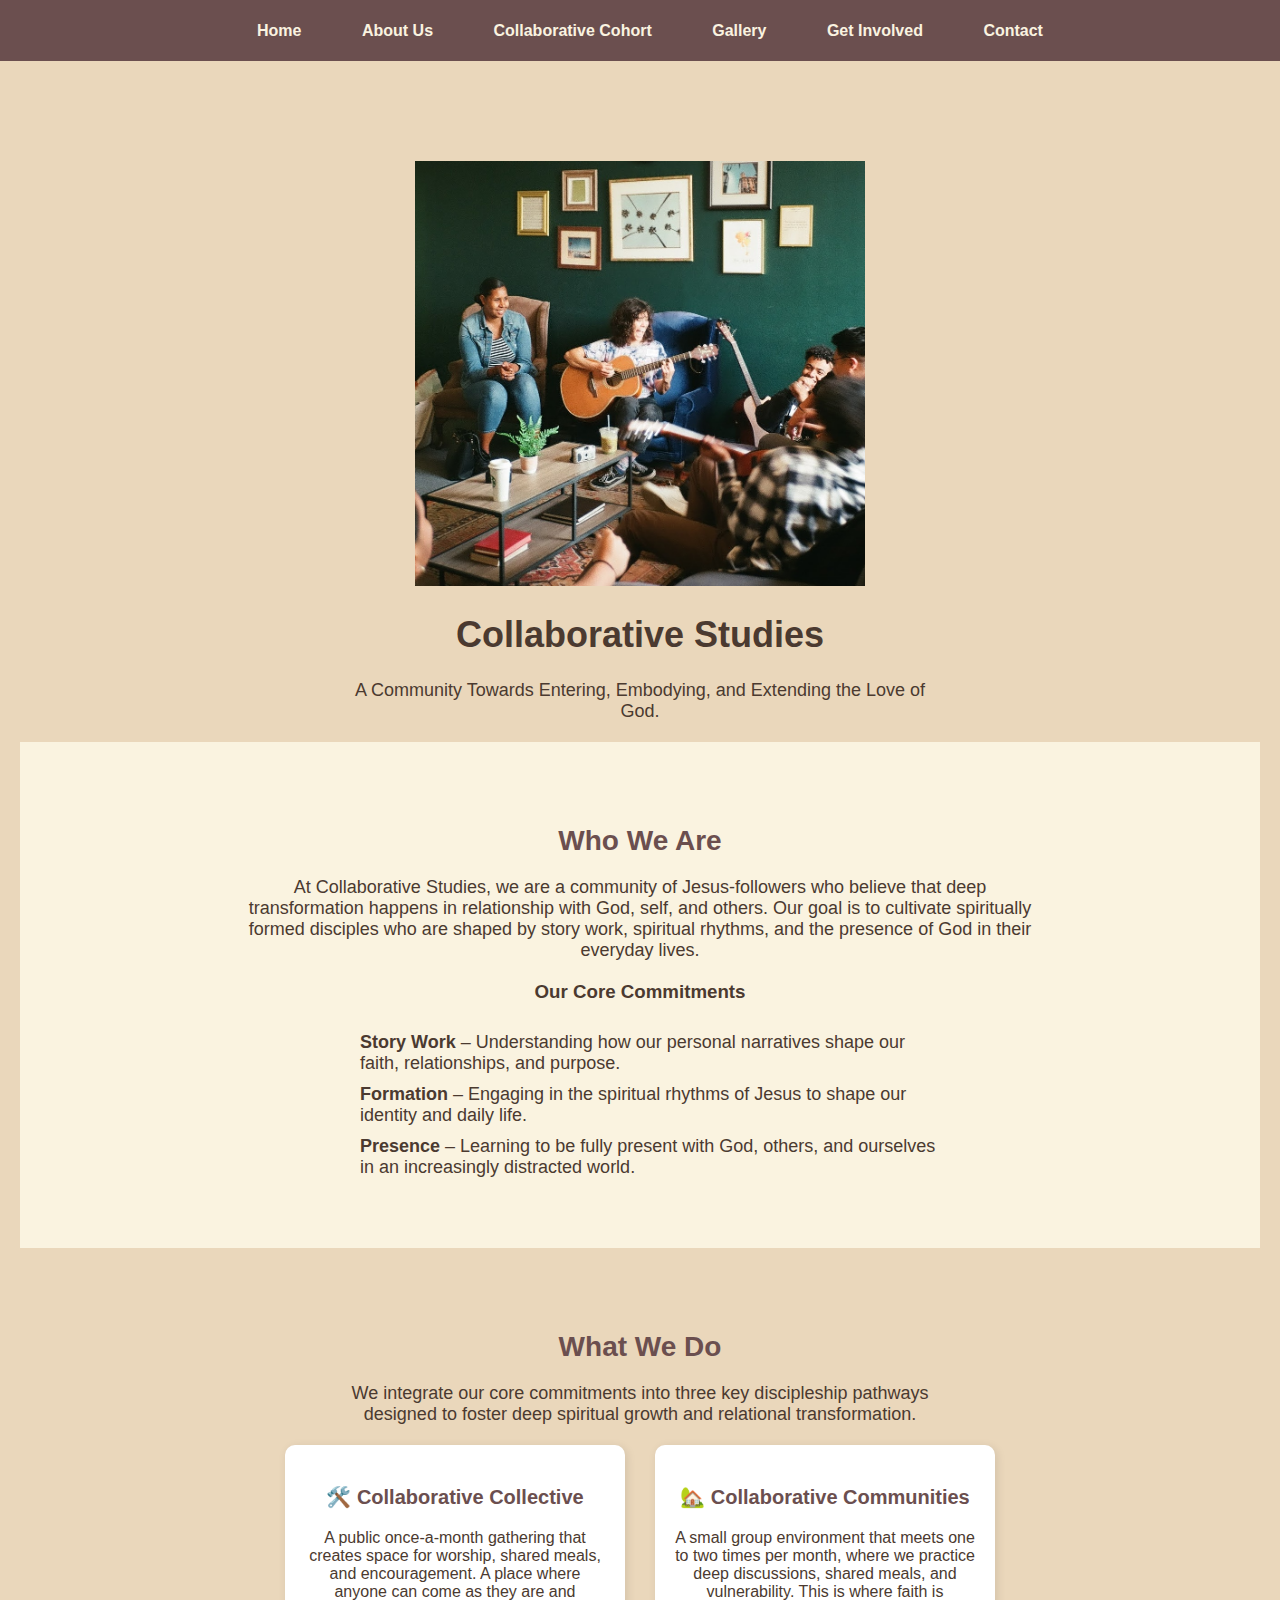
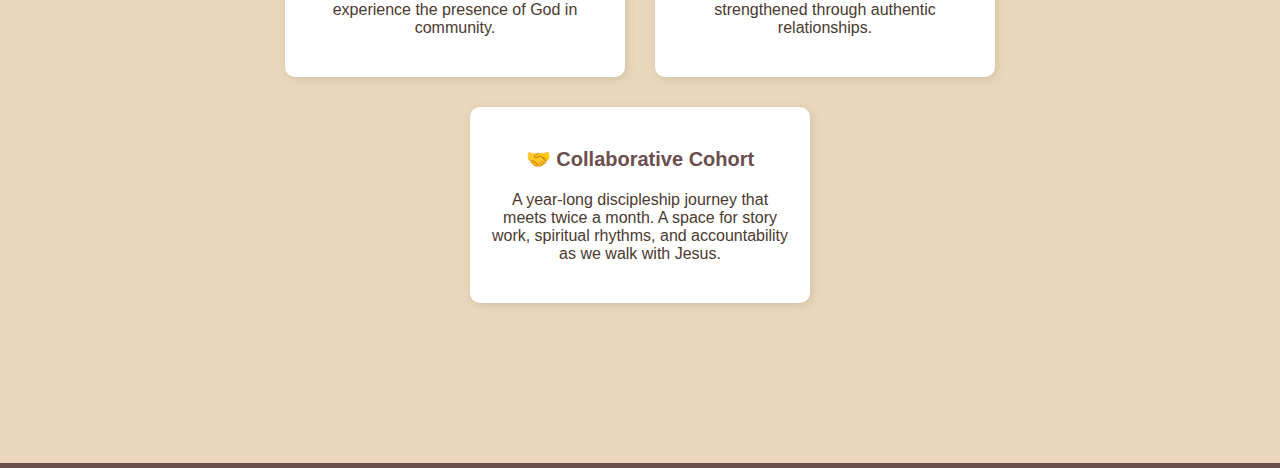
==== index.html @ 7271b341 "Update index.html" ====
<!DOCTYPE html>
<html lang="en">
<head>
    <meta charset="UTF-8">
    <meta name="viewport" content="width=device-width, initial-scale=1.0">
    <title>Collaborative Studies</title>
    <link rel="stylesheet" href="styles.css">
</head>
<body>
<header>
    <nav>
        <ul>
            <li><a href="index.html">Home</a></li>
            <li><a href="about.html">About Us</a></li>
            <li><a href="cohort.html">Collaborative Cohort</a></li>
            <li><a href="gallery.html">Gallery</a></li>
            <li><a href="get-involved.html">Get Involved</a></li>
            <li><a href="contact.html">Contact</a></li>
        </ul>
    </nav>
</header>
<section class="hero">
    <img src="IMG_1927.jpg" alt="Collaborative Studies Group" width="450">
    <h1>Collaborative Studies</h1>
    <p>A Community Towards Entering, Embodying, and Extending the Love of God.</p>
    <section class="who-we-are">
    <h2>Who We Are</h2>
    <p>At <strong>Collaborative Studies</strong>, we are a community of Jesus-followers who believe that deep transformation happens in relationship with God, self, and others. Our goal is to cultivate spiritually formed disciples who are shaped by <strong>story work, spiritual rhythms, and the presence of God</strong> in their everyday lives.</p>
    
    <h3>Our Core Commitments</h3>
    <ul>
        <li><strong>Story Work</strong> – Understanding how our personal narratives shape our faith, relationships, and purpose.</li>
        <li><strong>Formation</strong> – Engaging in the spiritual rhythms of Jesus to shape our identity and daily life.</li>
        <li><strong>Presence</strong> – Learning to be fully present with God, others, and ourselves in an increasingly distracted world.</li>
    </ul>
</section>
<section class="what-we-do">
    <h2>What We Do</h2>
    <p>We integrate our core commitments into <strong>three key discipleship pathways</strong> designed to foster deep spiritual growth and relational transformation.</p>

    <div class="program-cards">
        <div class="program">
            <h3>🛠️ Collaborative Collective</h3>
            <p>A <strong>public once-a-month gathering</strong> that creates space for worship, shared meals, and encouragement. A place where anyone can come as they are and experience the presence of God in community.</p>
        </div>
        
        <div class="program">
            <h3>🏡 Collaborative Communities</h3>
            <p>A <strong>small group environment</strong> that meets one to two times per month, where we practice deep discussions, shared meals, and vulnerability. This is where faith is strengthened through authentic relationships.</p>
        </div>

        <div class="program">
            <h3>🤝 Collaborative Cohort</h3>
            <p>A <strong>year-long discipleship journey</strong> that meets twice a month. A space for <strong>story work, spiritual rhythms, and accountability</strong> as we walk with Jesus.</p>
        </div>
    </div>
</section>
</section>
</body>
</html>
---- styles.css ----
/* Import Satoshi Font */
@import url('https://fonts.cdnfonts.com/css/satoshi');

body {
    font-family: 'Satoshi', sans-serif;
    margin: 0;
    padding: 0;
    background: #FAF3E0; /* Warm beige background */
    color: #4B3A30; /* Soft brown text */
    text-align: center;
}

/* Navigation Bar */
nav {
    background: #6B4F4F; /* Warm neutral brown */
    padding: 15px 0;
}

nav ul {
    list-style: none;
    padding: 0;
    margin: 0;
    text-align: center;
}

nav ul li {
    display: inline;
    margin: 0 20px;
}

nav ul li a {
    text-decoration: none;
    color: #FAF3E0; /* Light warm color for contrast */
    font-weight: 600;
    font-size: 16px;
    padding: 10px;
}

/* Hero Section */
.hero {
    padding: 100px 20px;
    background: #EAD7BB; /* Soft warm tan */
    border-bottom: 5px solid #6B4F4F;
}

.hero h1 {
    font-size: 36px;
    font-weight: 600;
}

.hero p {
    font-size: 18px;
    font-weight: 300;
    max-width: 600px;
    margin: 20px auto;
}

/* Sections */
section {
    padding: 60px 20px;
}

h2 {
    color: #6B4F4F;
    font-size: 28px;
    margin-bottom: 20px;
}

ul {
    text-align: left;
    display: inline-block;
    margin: auto;
    padding: 0;
    list-style: none;
}

ul li {
    font-size: 18px;
    margin: 10px 0;
    padding-left: 20px;
    position: relative;
}

/* Rounded Button */
.btn {
    display: inline-block;
    background: #6B4F4F; /* Deep warm brown */
    color: #FAF3E0;
    padding: 12px 24px;
    border-radius: 25px;
    font-size: 18px;
    text-decoration: none;
    transition: all 0.3s ease-in-out;
}

.btn:hover {
    background: #523B3B; /* Slightly darker brown */
    transform: scale(1.05);
}

/* Contact Section */
.contact {
    background: #EAD7BB; /* Warm tan */
    padding: 40px;
    font-size: 18px;
}

/* Responsive Design */
@media (max-width: 768px) {
    .hero {
        padding: 80px 15px;
    }

    h1 {
        font-size: 30px;
    }

    h2 {
        font-size: 24px;
    }

    .btn {
        font-size: 16px;
        padding: 10px 20px;
    }
}
.gallery {
    text-align: center;
    padding: 50px 20px;
    background: #FAF3E0; /* Warm beige */
}

.gallery h1 {
    color: #6B4F4F;
    font-size: 28px;
}

.gallery p {
    font-size: 18px;
    color: #4B3A30;
    margin-bottom: 20px;
}

.gallery-container {
    display: grid;
    grid-template-columns: repeat(auto-fit, minmax(250px, 1fr));
    gap: 20px;
    padding: 20px;
    max-width: 900px;
    margin: auto;
}

.gallery-image {
    width: 100%;
    border-radius: 10px;
    box-shadow: 2px 2px 10px rgba(0, 0, 0, 0.1);
    transition: transform 0.3s ease;
}

.gallery-image:hover {
    transform: scale(1.05);
}
/* Slideshow Styles */
.slideshow-container {
    position: relative;
    max-width: 800px;
    margin: auto;
}

.slide {
    display: none;
}

/* Slideshow Container - Fixed 1920x1080 Aspect Ratio */
.slideshow-container {
    position: relative;
    width: 100%;
    max-width: 1920px;  /* Ensures slideshow doesn’t exceed 1920px width */
    height: 1080px;  /* Fixed height for 16:9 aspect ratio */
    margin: auto;
    overflow: hidden;
    background: black; /* Keeps the background uniform */
    display: flex;
    align-items: center;
    justify-content: center;
}

/* Keep Images Consistent in Size */
.slide img {
    width: 100%;
    height: 100%;
    object-fit: contain; /* Keeps full image visible without cropping */
}

/* Navigation Arrows */
.prev, .next {
    position: absolute;
    top: 50%;
    transform: translateY(-50%);
    font-size: 30px;
    cursor: pointer;
    color: white;
    background: rgba(0, 0, 0, 0.5);
    padding: 10px;
    border-radius: 5px;
}

.prev {
    left: 20px;
}

.next {
    right: 20px;
}

.prev:hover, .next:hover {
    background: rgba(0, 0, 0, 0.8);
}

/* Responsive Fix for Smaller Screens */
@media (max-width: 1024px) {
    .slideshow-container {
        height: 500px; /* Scales down proportionally */
    }
    
    .slide img {
        object-fit: cover;
    }
}

@media (max-width: 768px) {
    .slideshow-container {
        height: 350px; /* Adjusts for mobile */
    }
}

/* Gallery Thumbnails */
.gallery-container {
    display: grid;
    grid-template-columns: repeat(auto-fit, minmax(250px, 1fr));
    gap: 20px;
    padding: 20px;
    max-width: 900px;
    margin: auto;
}

.gallery-image {
    width: 100%;
    border-radius: 10px;
    box-shadow: 2px 2px 10px rgba(0, 0, 0, 0.1);
    transition: transform 0.3s ease;
    cursor: pointer;
}

.gallery-image:hover {
    transform: scale(1.05);
}

/* Fullscreen Image Viewer */
.fullscreen {
    display: none;
    position: fixed;
    top: 0;
    left: 0;
    width: 100%;
    height: 100%;
    background: rgba(0, 0, 0, 0.8);
    justify-content: center;
    align-items: center;
}

.fullscreen img {
    max-width: 90%;
    max-height: 90%;
    border-radius: 10px;
}

.close {
    position: absolute;
    top: 20px;
    right: 30px;
    font-size: 40px;
    color: white;
    cursor: pointer;
}
/* 🌐 MOBILE-FRIENDLY STYLES */

/* Ensure content fits within the screen */
body {
    max-width: 100%;
    overflow-x: hidden;
}

/* Responsive Navigation */
nav ul {
    padding: 0;
    margin: 0;
    text-align: center;
}

nav ul li {
    display: inline-block;
    margin: 5px 10px;
}

nav ul li a {
    font-size: 16px;
    padding: 8px;
}

/* Responsive Slideshow */
.slideshow-container {
    max-width: 90%;
    height: auto;
    margin: auto;
}

/* Keep the aspect ratio for different screen sizes */
.slide img {
    width: 100%;
    height: 300px; /* Adjusts based on screen size */
    object-fit: cover;
}

/* Gallery Grid Responsive */
.gallery-container {
    display: grid;
    grid-template-columns: repeat(auto-fit, minmax(150px, 1fr));
    gap: 10px;
    padding: 10px;
}

/* Ensure buttons and text resize properly */
.btn {
    font-size: 16px;
    padding: 10px 18px;
    display: inline-block;
}

/* Fullscreen Image Viewer on Mobile */
.fullscreen img {
    max-width: 95%;
    max-height: 90%;
}

/* 🌟 Media Query for Small Screens (Phones) */
@media (max-width: 768px) {
    h1 {
        font-size: 24px;
    }

    h2 {
        font-size: 20px;
    }

    .hero {
        padding: 50px 10px;
    }

    .btn {
        font-size: 14px;
        padding: 8px 16px;
    }

    /* Adjust slideshow height for mobile */
    .slideshow-container {
        height: 250px;
    }

    .slide img {
        height: 250px;
    }

    /* Navigation stacked for mobile */
    nav ul {
        display: flex;
        flex-direction: column;
        align-items: center;
    }

    nav ul li {
        display: block;
        margin: 5px 0;
    }
}
/* Who We Are Section */
.who-we-are {
    background: #FAF3E0; /* Warm beige */
    padding: 60px 20px;
    text-align: center;
}

.who-we-are h2, .what-we-do h2 {
    color: #6B4F4F; /* Deep warm brown */
    font-size: 28px;
}

.who-we-are p {
    font-size: 18px;
    max-width: 800px;
    margin: 20px auto;
    color: #4B3A30;
}

.who-we-are ul {
    text-align: left;
    display: inline-block;
    max-width: 600px;
    margin: auto;
}

.who-we-are ul li {
    font-size: 18px;
    margin: 10px 0;
    padding-left: 20px;
    position: relative;
}

/* What We Do Section */
.what-we-do {
    background: #EAD7BB; /* Soft warm tan */
    padding: 60px 20px;
    text-align: center;
}

.program-cards {
    display: flex;
    flex-wrap: wrap;
    justify-content: center;
    gap: 30px;
    max-width: 1000px;
    margin: auto;
}

.program {
    background: #FFFFFF;
    padding: 20px;
    border-radius: 10px;
    box-shadow: 2px 2px 10px rgba(0, 0, 0, 0.1);
    max-width: 300px;
    text-align: center;
    transition: transform 0.3s ease-in-out;
}

.program h3 {
    color: #6B4F4F;
    font-size: 20px;
}

.program p {
    font-size: 16px;
    color: #4B3A30;
}

.program:hover {
    transform: scale(1.05);
}

/* Responsive Design */
@media (max-width: 768px) {
    .program-cards {
        flex-direction: column;
        align-items: center;
    }

    .program {
        max-width: 80%;
    }
}
/* About Us Hero Section */
.about-hero {
    background: #EAD7BB; /* Warm neutral tone */
    text-align: center;
    padding: 100px 20px;
}

.about-hero h1 {
    font-size: 36px;
    color: #6B4F4F;
}

.about-hero p {
    font-size: 18px;
    color: #4B3A30;
    max-width: 600px;
    margin: 20px auto;
}

/* About Us Content */
.about-content {
    background: #FAF3E0; /* Soft beige */
    padding: 60px 20px;
    text-align: center;
}

.about-content h2 {
    color: #6B4F4F;
    font-size: 28px;
    margin-bottom: 20px;
}

.about-content p {
    font-size: 18px;
    max-width: 800px;
    margin: 20px auto;
    color: #4B3A30;
}

/* Core Commitments List */
.about-content ul {
    text-align: left;
    display: inline-block;
    max-width: 600px;
    margin: auto;
}

.about-content ul li {
    font-size: 18px;
    margin: 10px 0;
    padding-left: 20px;
    position: relative;
}

/* Program Cards */
.program-cards {
    display: flex;
    flex-wrap: wrap;
    justify-content: center;
    gap: 30px;
    max-width: 1000px;
    margin: auto;
}

.program {
    background: #FFFFFF;
    padding: 20px;
    border-radius: 10px;
    box-shadow: 2px 2px 10px rgba(0, 0, 0, 0.1);
    max-width: 300px;
    text-align: center;
    transition: transform 0.3s ease-in-out;
}

.program h3 {
    color: #6B4F4F;
    font-size: 20px;
}

.program p {
    font-size: 16px;
    color: #4B3A30;
}

.program:hover {
    transform: scale(1.05);
}

/* Responsive Design */
@media (max-width: 768px) {
    .program-cards {
        flex-direction: column;
        align-items: center;
    }

    .program {
        max-width: 80%;
    }
}
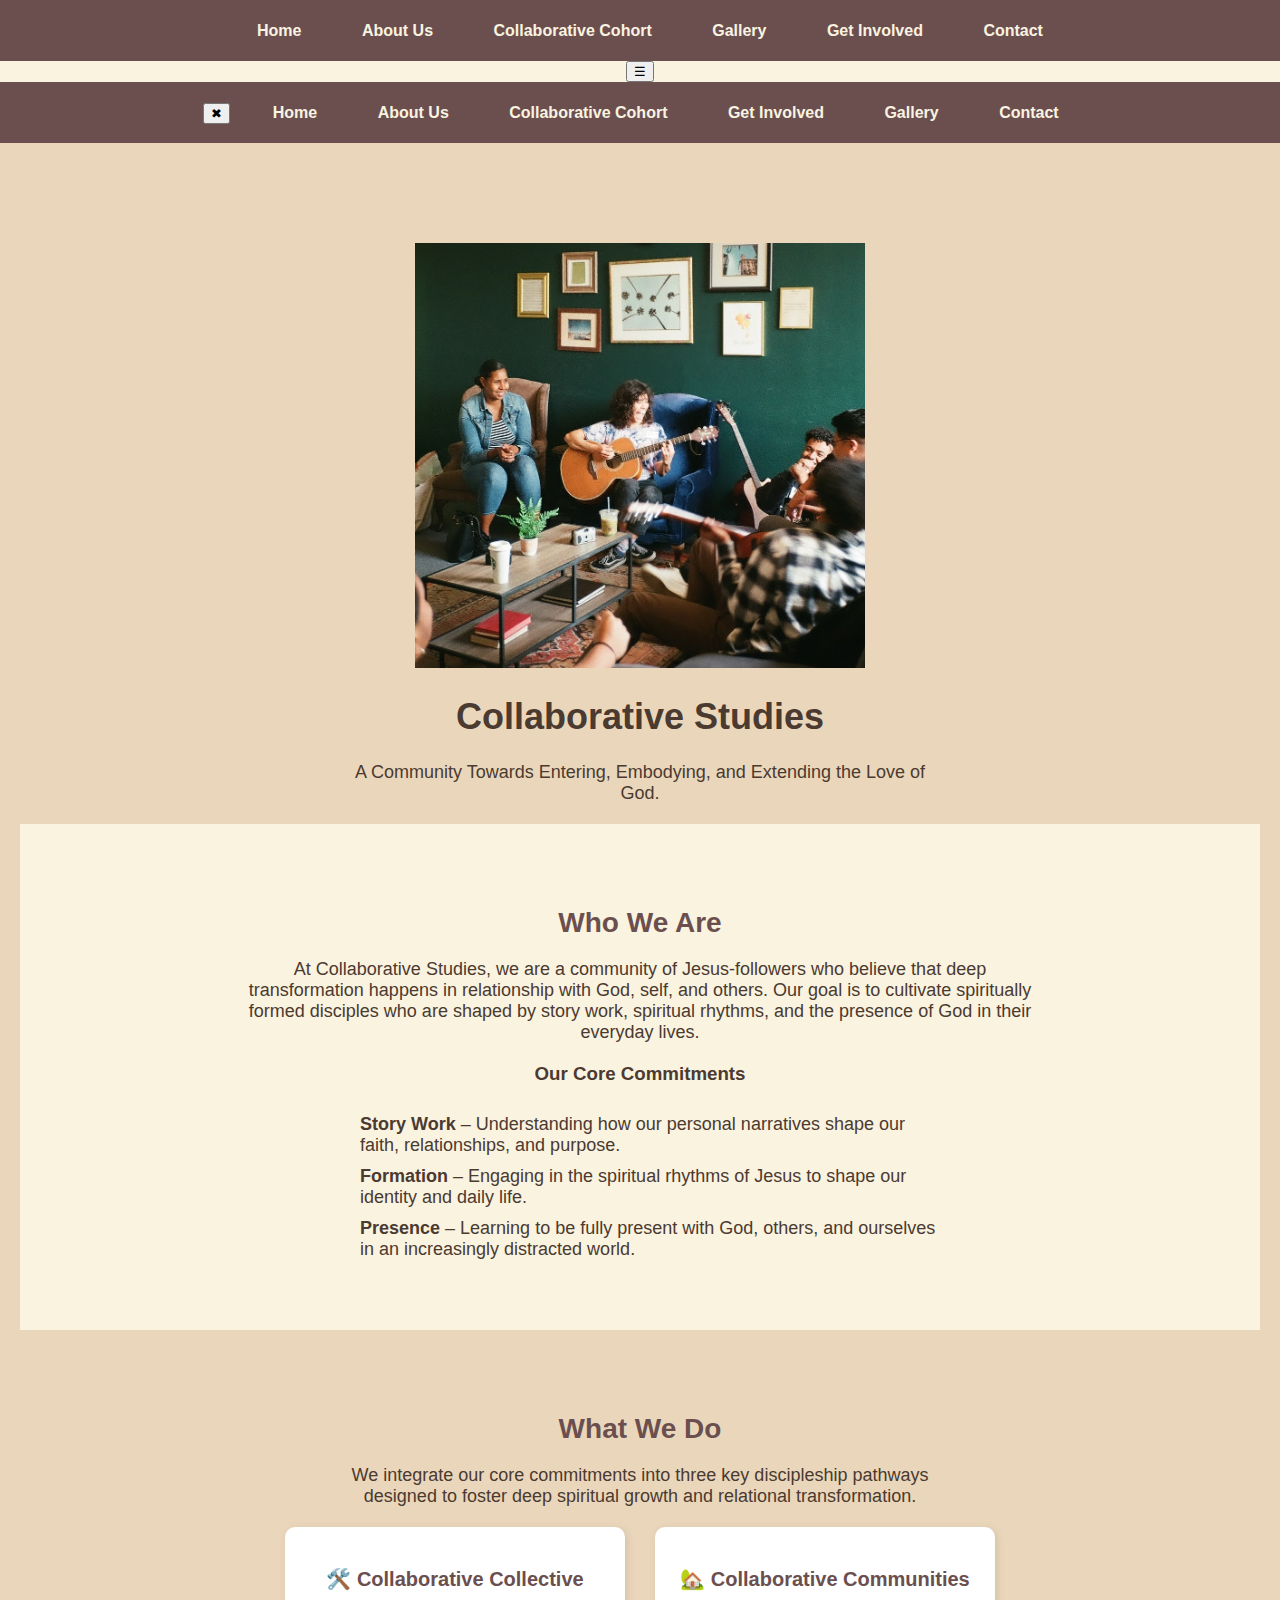
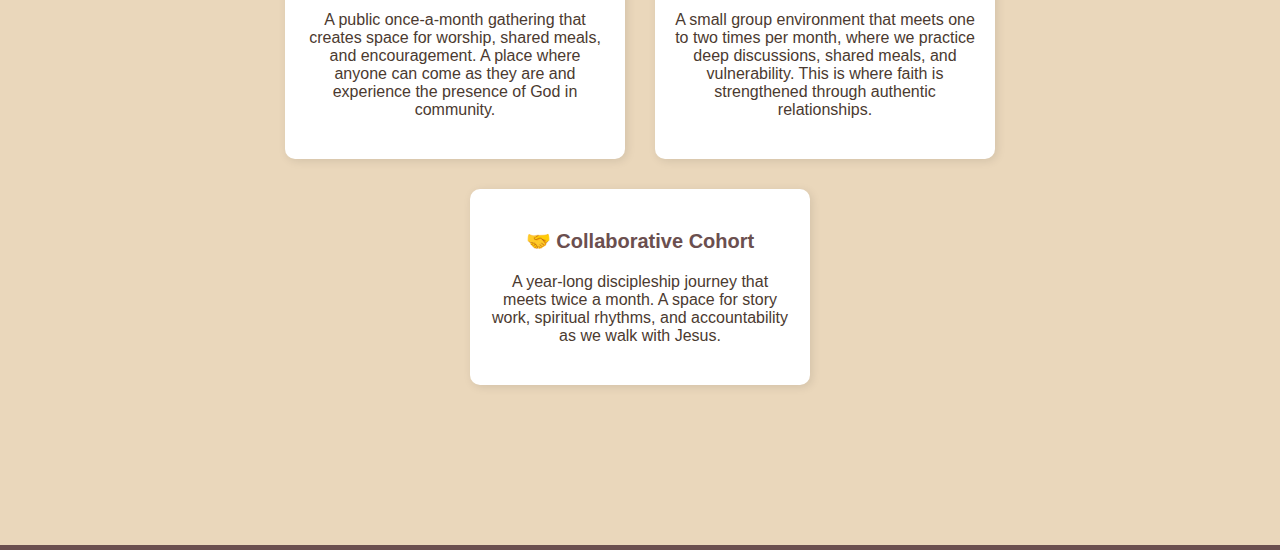
==== commit cc66e257: "Update index.html" ====
--- a/index.html
+++ b/index.html
@@ -15,6 +15,22 @@
             <li><a href="cohort.html">Collaborative Cohort</a></li>
             <li><a href="gallery.html">Gallery</a></li>
             <li><a href="get-involved.html">Get Involved</a></li>
+            <li><a href="contact.html">Contact</a></li>
+        </ul>
+    </nav>
+<header>
+    <!-- Mobile Sidebar Button -->
+    <button class="menu-toggle" onclick="openSidebar()">☰</button>
+
+    <!-- Sidebar Navigation -->
+    <nav id="sidebar">
+        <button class="close-btn" onclick="closeSidebar()">✖</button>
+        <ul>
+            <li><a href="index.html">Home</a></li>
+            <li><a href="about.html">About Us</a></li>
+            <li><a href="cohort.html">Collaborative Cohort</a></li>
+            <li><a href="get-involved.html">Get Involved</a></li>
+            <li><a href="gallery.html">Gallery</a></li>
             <li><a href="contact.html">Contact</a></li>
         </ul>
     </nav>
--- a/styles.css
+++ b/styles.css
@@ -160,61 +160,43 @@
 .gallery-image:hover {
     transform: scale(1.05);
 }
-/* Slideshow Styles */
-.slideshow-container {
-    position: relative;
-    max-width: 800px;
-    margin: auto;
-}
-
-.slide {
-    display: none;
-}
-
-/* Slideshow Container - Fixed 1920x1080 Aspect Ratio */
-.slideshow-container {
-    position: relative;
+/* Photo Gallery */
+.gallery {
+    text-align: center;
+    padding: 50px 20px;
+    background: #FAF3E0; /* Warm beige */
+}
+
+.gallery h1 {
+    color: #6B4F4F;
+    font-size: 28px;
+}
+
+.gallery p {
+    font-size: 18px;
+    color: #4B3A30;
+    margin-bottom: 20px;
+}
+
+.gallery-container {
+    display: grid;
+    grid-template-columns: repeat(auto-fit, minmax(250px, 1fr));
+    gap: 20px;
+    padding: 20px;
+    max-width: 1000px;
+    margin: auto;
+}
+
+.gallery-image {
     width: 100%;
-    max-width: 1920px;  /* Ensures slideshow doesn’t exceed 1920px width */
-    height: 1080px;  /* Fixed height for 16:9 aspect ratio */
-    margin: auto;
-    overflow: hidden;
-    background: black; /* Keeps the background uniform */
-    display: flex;
-    align-items: center;
-    justify-content: center;
-}
-
-/* Keep Images Consistent in Size */
-.slide img {
-    width: 100%;
-    height: 100%;
-    object-fit: contain; /* Keeps full image visible without cropping */
-}
-
-/* Navigation Arrows */
-.prev, .next {
-    position: absolute;
-    top: 50%;
-    transform: translateY(-50%);
-    font-size: 30px;
-    cursor: pointer;
-    color: white;
-    background: rgba(0, 0, 0, 0.5);
-    padding: 10px;
-    border-radius: 5px;
-}
-
-.prev {
-    left: 20px;
-}
-
-.next {
-    right: 20px;
-}
-
-.prev:hover, .next:hover {
-    background: rgba(0, 0, 0, 0.8);
+    border-radius: 10px;
+    box-shadow: 2px 2px 10px rgba(0, 0, 0, 0.1);
+    transition: transform 0.3s ease;
+}
+
+.gallery-image:hover {
+    transform: scale(1.05);
+    
 }
 
 /* Responsive Fix for Smaller Screens */
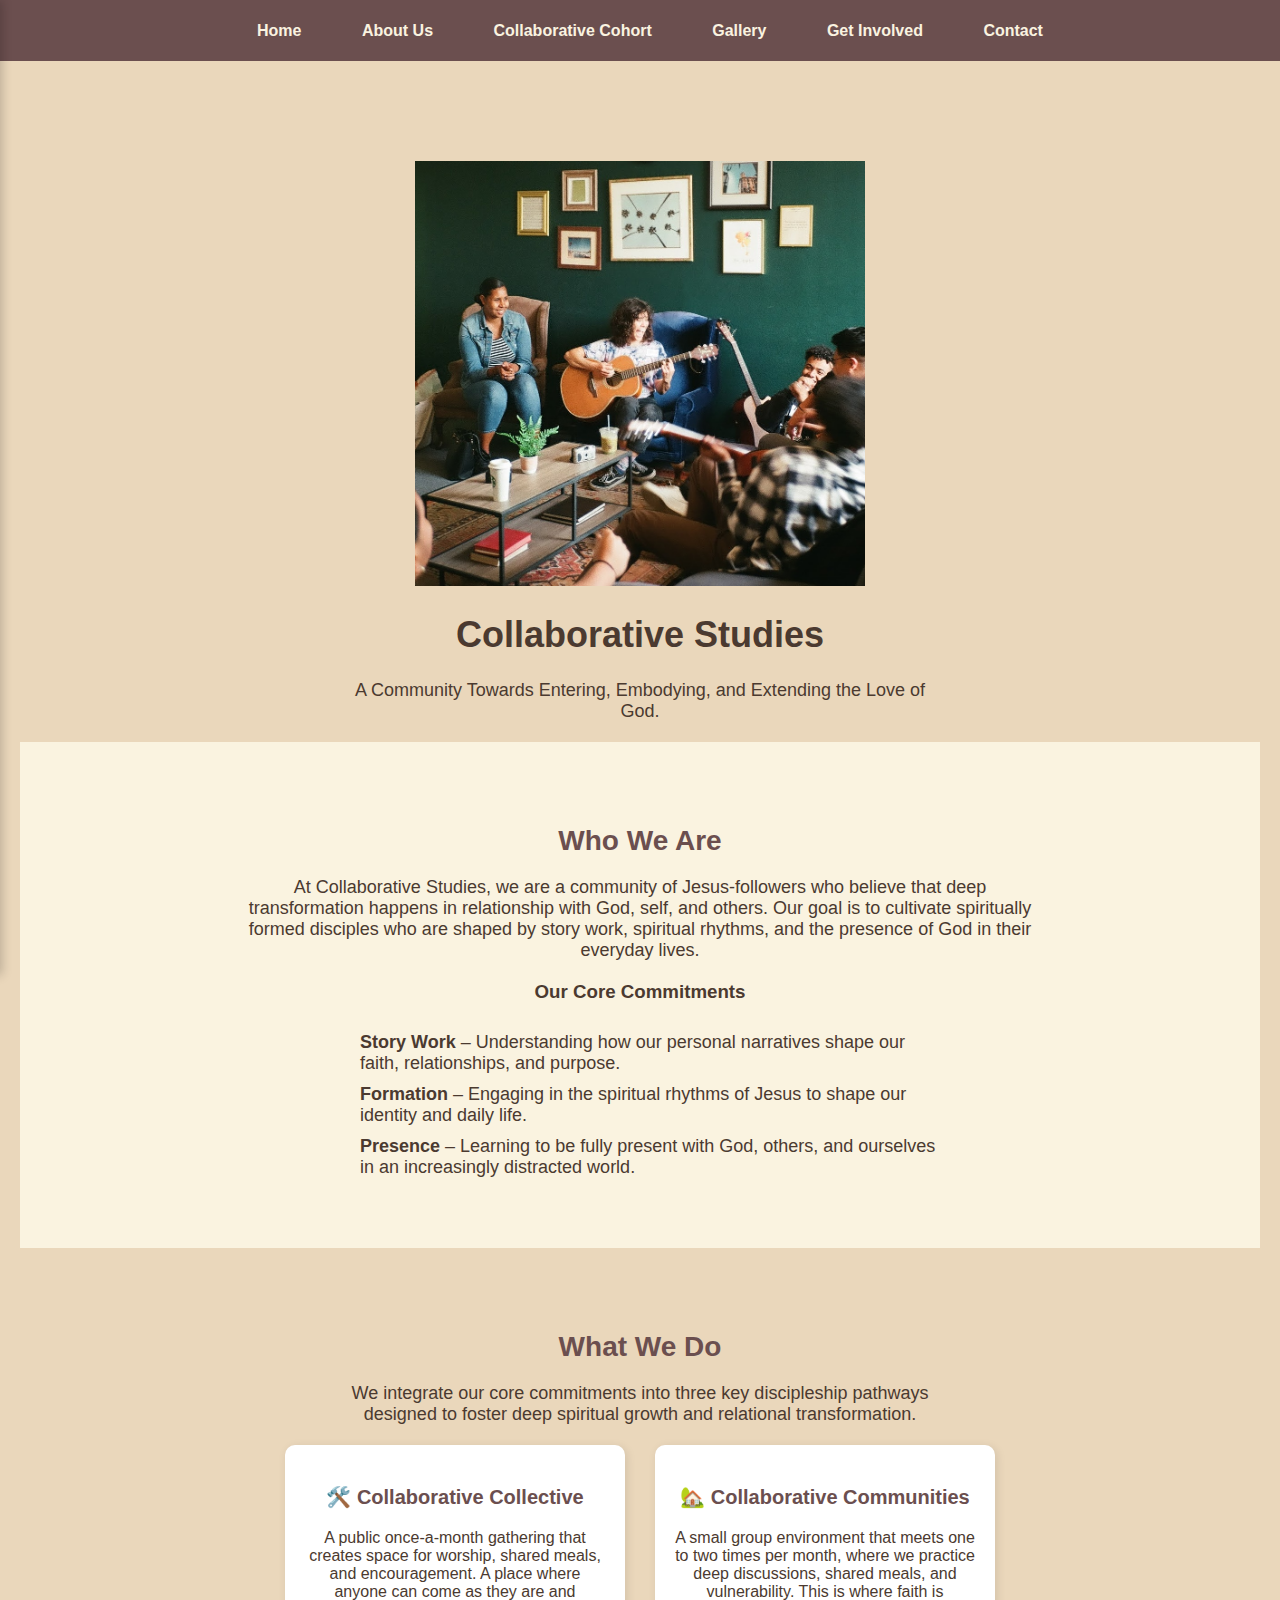
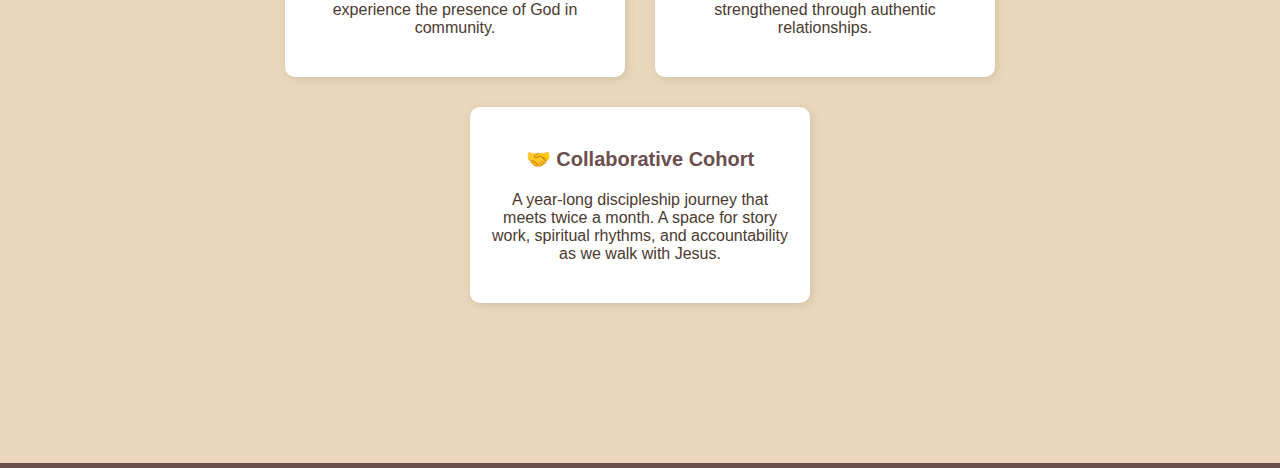
==== commit c5b5355c: "Update index.html" ====
--- a/index.html
+++ b/index.html
@@ -6,6 +6,7 @@
     <title>Collaborative Studies</title>
     <link rel="stylesheet" href="styles.css">
 </head>
+<script src="script.js"></script>
 <body>
 <header>
     <nav>
--- a/styles.css
+++ b/styles.css
@@ -548,3 +548,74 @@
         max-width: 80%;
     }
 }
+/* Sidebar Navigation */
+#sidebar {
+    position: fixed;
+    top: 0;
+    left: -250px; /* Hidden by default */
+    width: 250px;
+    height: 100%;
+    background: #6B4F4F; /* Warm brown */
+    transition: left 0.3s ease;
+    padding-top: 60px;
+    box-shadow: 2px 0 10px rgba(0, 0, 0, 0.2);
+}
+
+#sidebar ul {
+    list-style: none;
+    padding: 0;
+    margin: 0;
+}
+
+#sidebar ul li {
+    padding: 15px;
+    text-align: center;
+}
+
+#sidebar ul li a {
+    color: #FAF3E0;
+    text-decoration: none;
+    font-size: 18px;
+    display: block;
+}
+
+#sidebar ul li a:hover {
+    background: #523B3B;
+}
+
+/* Sidebar Close Button */
+.close-btn {
+    position: absolute;
+    top: 10px;
+    right: 15px;
+    font-size: 20px;
+    background: none;
+    border: none;
+    color: #FAF3E0;
+    cursor: pointer;
+}
+
+/* Menu Toggle Button (for mobile) */
+.menu-toggle {
+    position: fixed;
+    top: 15px;
+    left: 15px;
+    font-size: 24px;
+    background: none;
+    border: none;
+    color: #6B4F4F;
+    cursor: pointer;
+    display: none;
+}
+
+/* Show menu button only on smaller screens */
+@media (max-width: 768px) {
+    .menu-toggle {
+        display: block;
+    }
+
+    /* Hide default navigation menu on mobile */
+    nav ul {
+        display: none;
+    }
+}
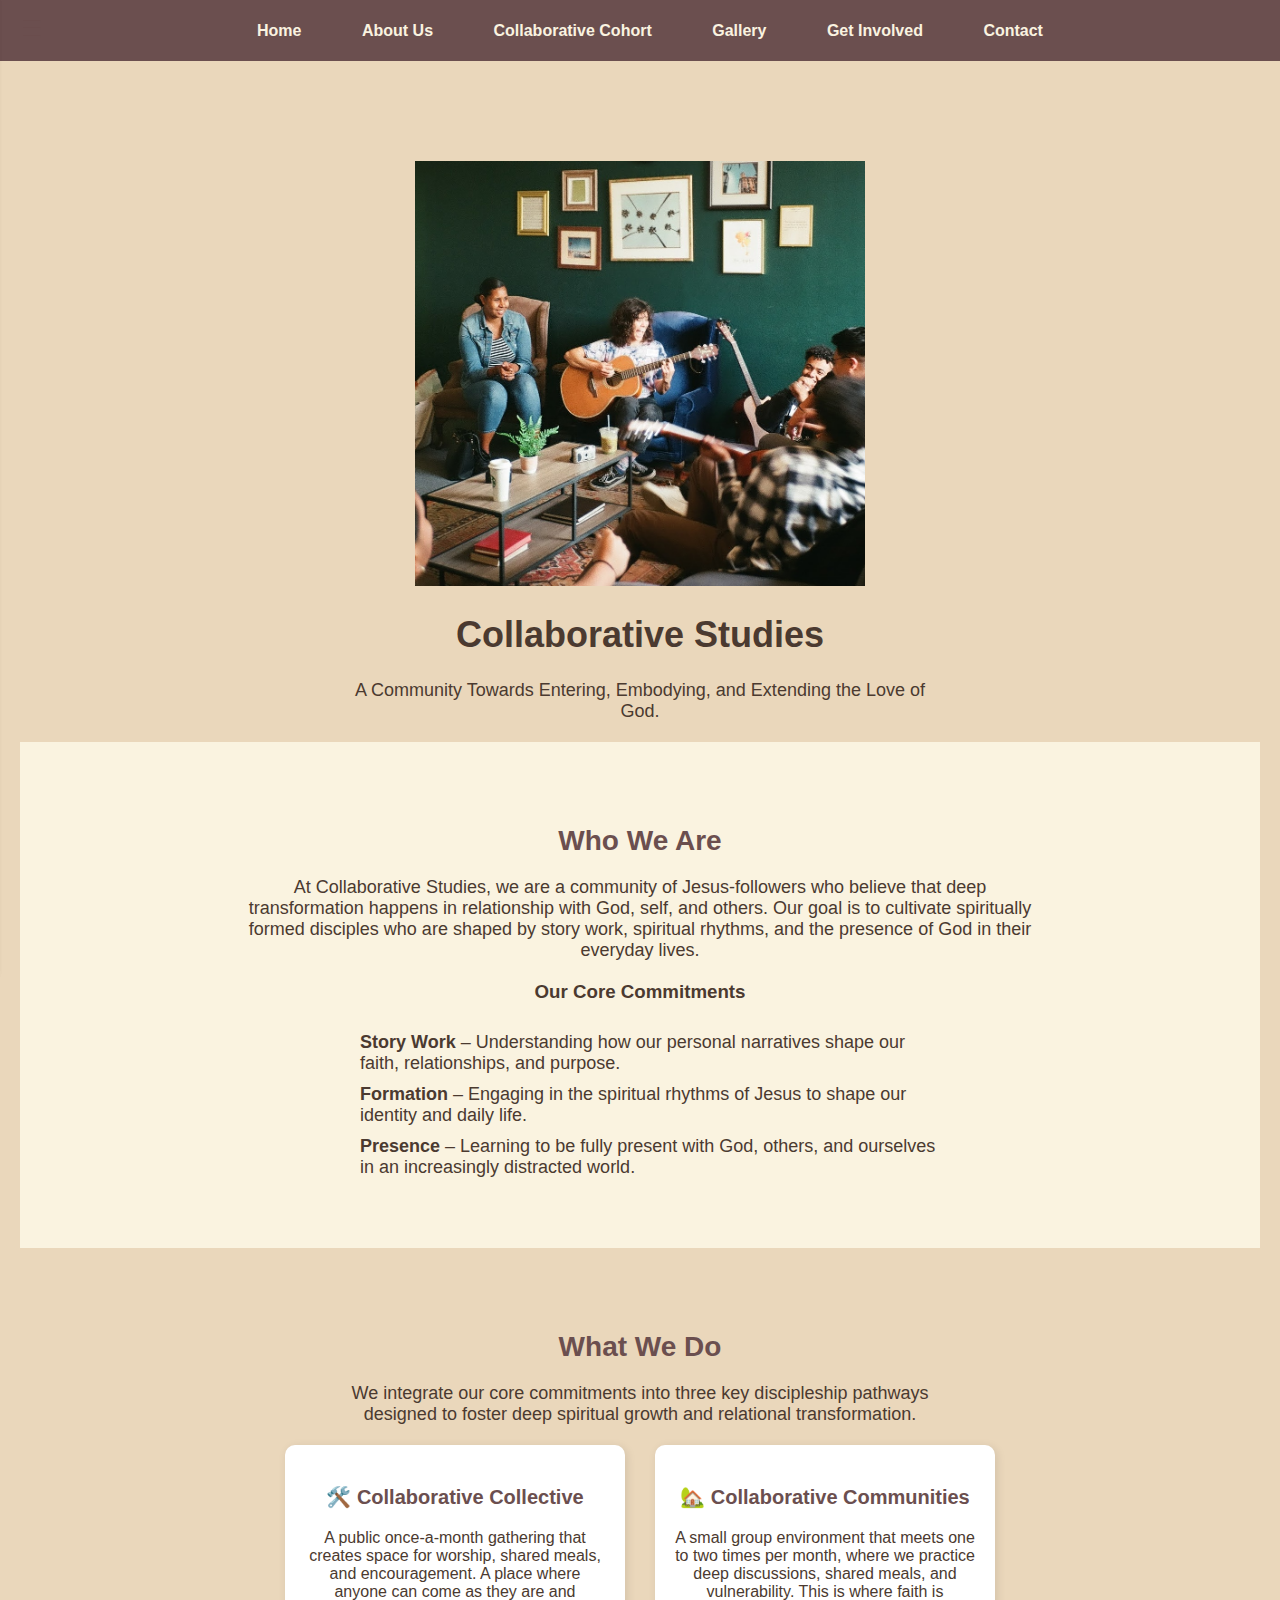
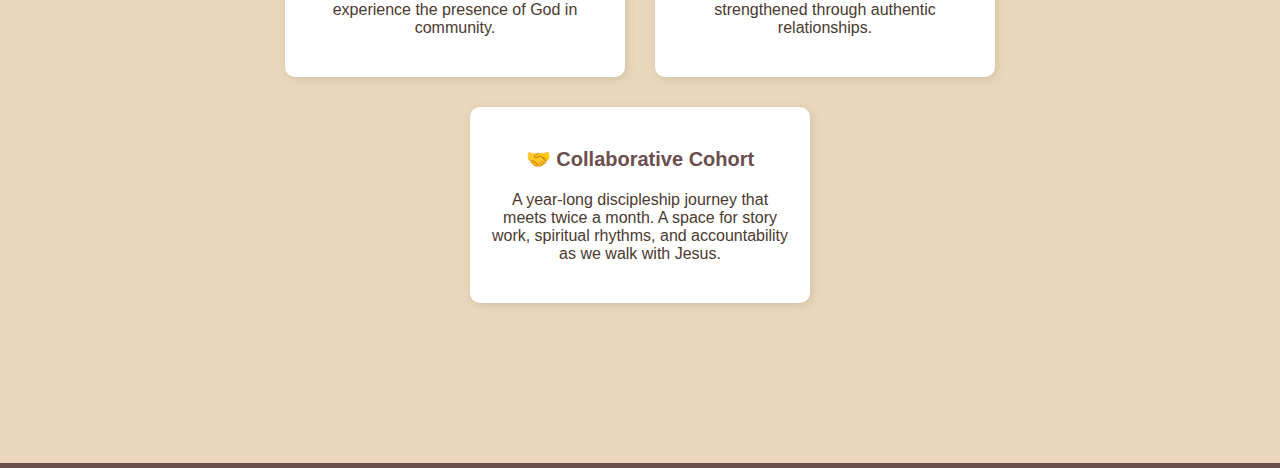
==== commit 23eb339b: "Update index.html" ====
--- a/index.html
+++ b/index.html
@@ -9,6 +9,22 @@
 <script src="script.js"></script>
 <body>
 <header>
+    <!-- Mobile Sidebar Button -->
+    <button class="menu-toggle" onclick="openSidebar()">☰</button>
+
+    <!-- Sidebar Navigation -->
+    <nav id="sidebar">
+        <button class="close-btn" onclick="closeSidebar()">✖</button>
+        <ul>
+            <li><a href="index.html">Home</a></li>
+            <li><a href="about.html">About Us</a></li>
+            <li><a href="cohort.html">Collaborative Cohort</a></li>
+            <li><a href="get-involved.html">Get Involved</a></li>
+            <li><a href="gallery.html">Gallery</a></li>
+            <li><a href="contact.html">Contact</a></li>
+        </ul>
+    </nav>
+</header>
     <nav>
         <ul>
             <li><a href="index.html">Home</a></li>
@@ -73,5 +89,6 @@
     </div>
 </section>
 </section>
+<script src="script.js"></script>
 </body>
 </html>
--- a/styles.css
+++ b/styles.css
@@ -552,15 +552,17 @@
 #sidebar {
     position: fixed;
     top: 0;
-    left: -250px; /* Hidden by default */
+    left: -260px; /* Start hidden */
     width: 250px;
     height: 100%;
     background: #6B4F4F; /* Warm brown */
-    transition: left 0.3s ease;
+    transition: left 0.3s ease-in-out;
+    box-shadow: 2px 0 10px rgba(0, 0, 0, 0.2);
     padding-top: 60px;
-    box-shadow: 2px 0 10px rgba(0, 0, 0, 0.2);
-}
-
+    z-index: 1000; /* Ensures it appears on top */
+}
+
+/* Sidebar List */
 #sidebar ul {
     list-style: none;
     padding: 0;
@@ -595,7 +597,7 @@
     cursor: pointer;
 }
 
-/* Menu Toggle Button (for mobile) */
+/* Menu Toggle Button */
 .menu-toggle {
     position: fixed;
     top: 15px;
@@ -605,17 +607,21 @@
     border: none;
     color: #6B4F4F;
     cursor: pointer;
-    display: none;
-}
-
-/* Show menu button only on smaller screens */
+    z-index: 1100; /* Ensures button stays above content */
+}
+
+/* Show Sidebar When Active */
+.sidebar-active {
+    left: 0 !important;
+}
+
+/* Mobile-Only Styles */
 @media (max-width: 768px) {
     .menu-toggle {
         display: block;
     }
 
-    /* Hide default navigation menu on mobile */
     nav ul {
-        display: none;
-    }
-}
+        display: none; /* Hides normal nav on mobile */
+    }
+}
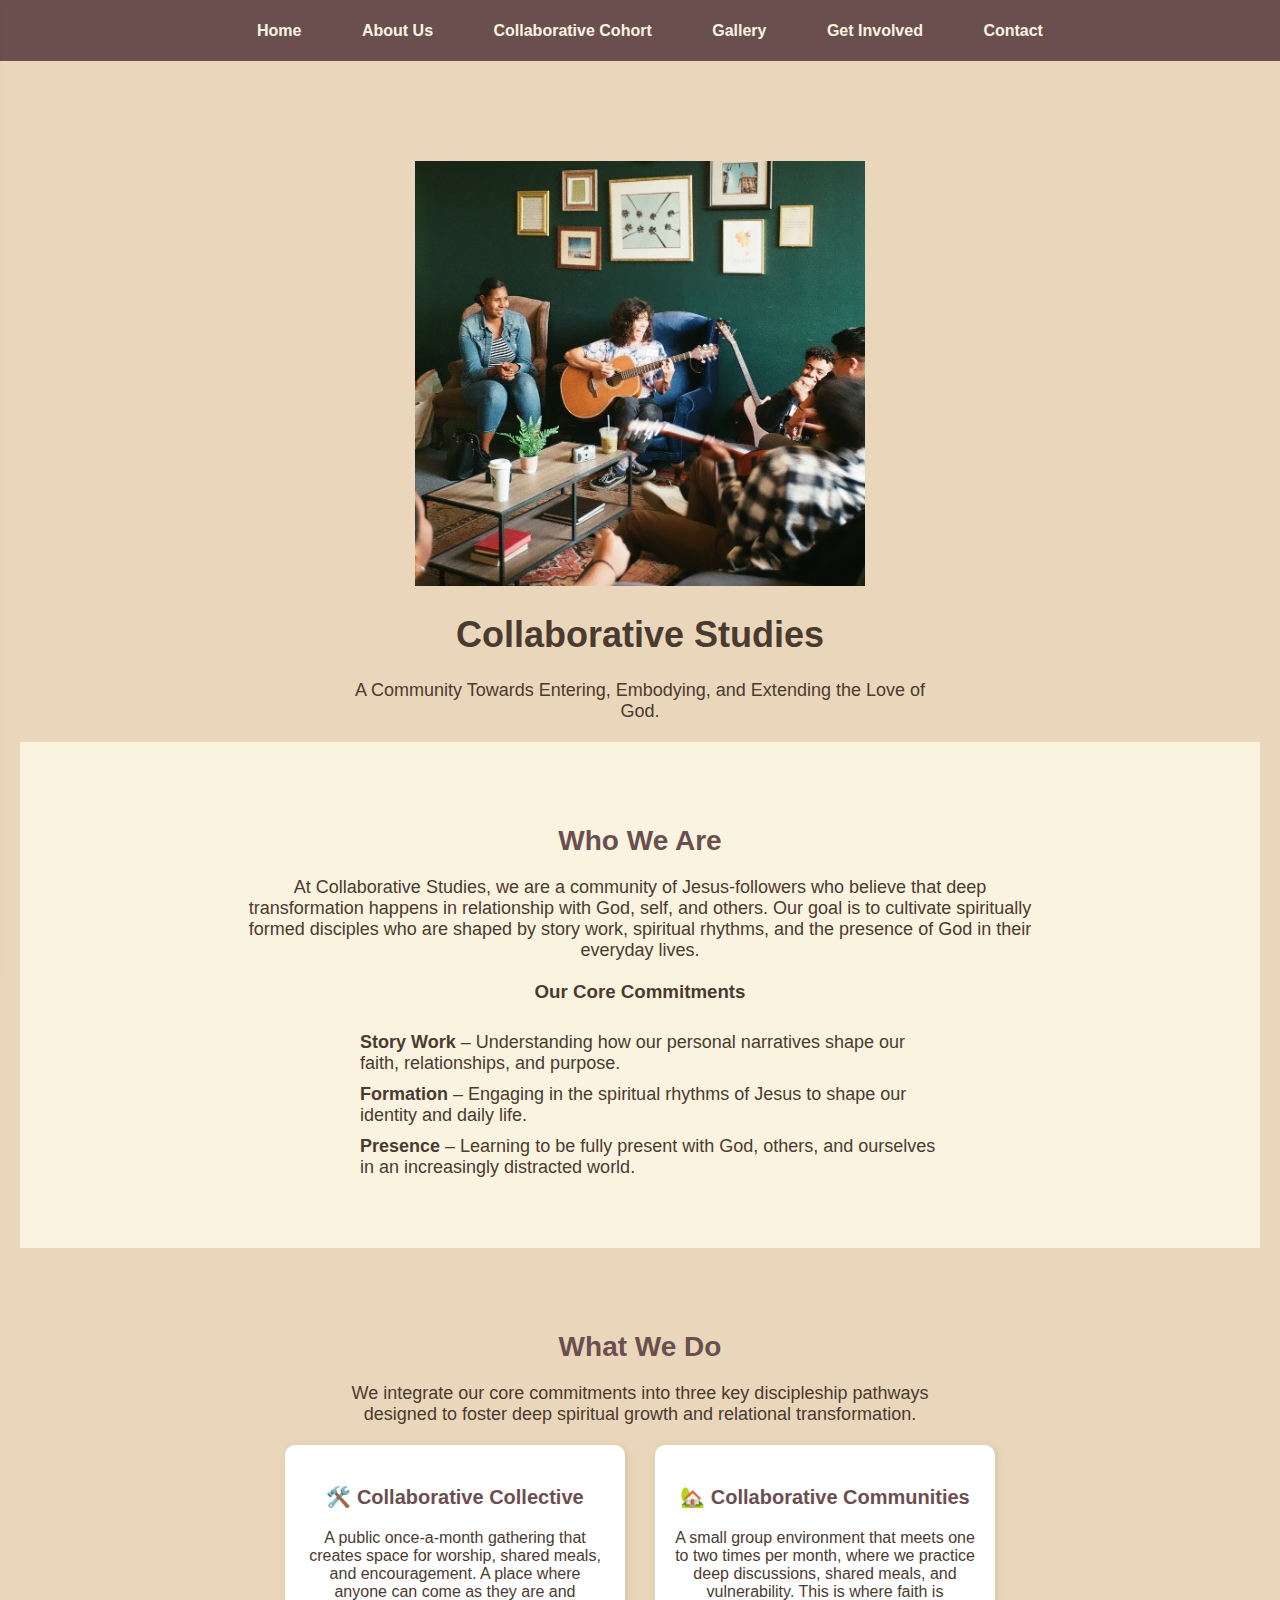
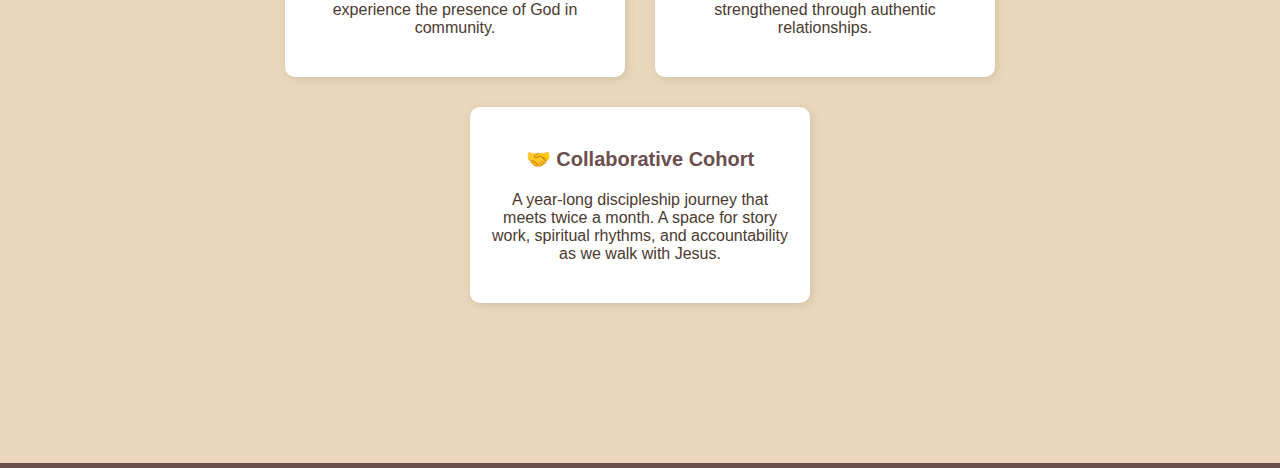
==== commit b0753af3: "Update index.html" ====
--- a/index.html
+++ b/index.html
@@ -8,22 +8,6 @@
 </head>
 <script src="script.js"></script>
 <body>
-<header>
-    <!-- Mobile Sidebar Button -->
-    <button class="menu-toggle" onclick="openSidebar()">☰</button>
-
-    <!-- Sidebar Navigation -->
-    <nav id="sidebar">
-        <button class="close-btn" onclick="closeSidebar()">✖</button>
-        <ul>
-            <li><a href="index.html">Home</a></li>
-            <li><a href="about.html">About Us</a></li>
-            <li><a href="cohort.html">Collaborative Cohort</a></li>
-            <li><a href="get-involved.html">Get Involved</a></li>
-            <li><a href="gallery.html">Gallery</a></li>
-            <li><a href="contact.html">Contact</a></li>
-        </ul>
-    </nav>
 </header>
     <nav>
         <ul>
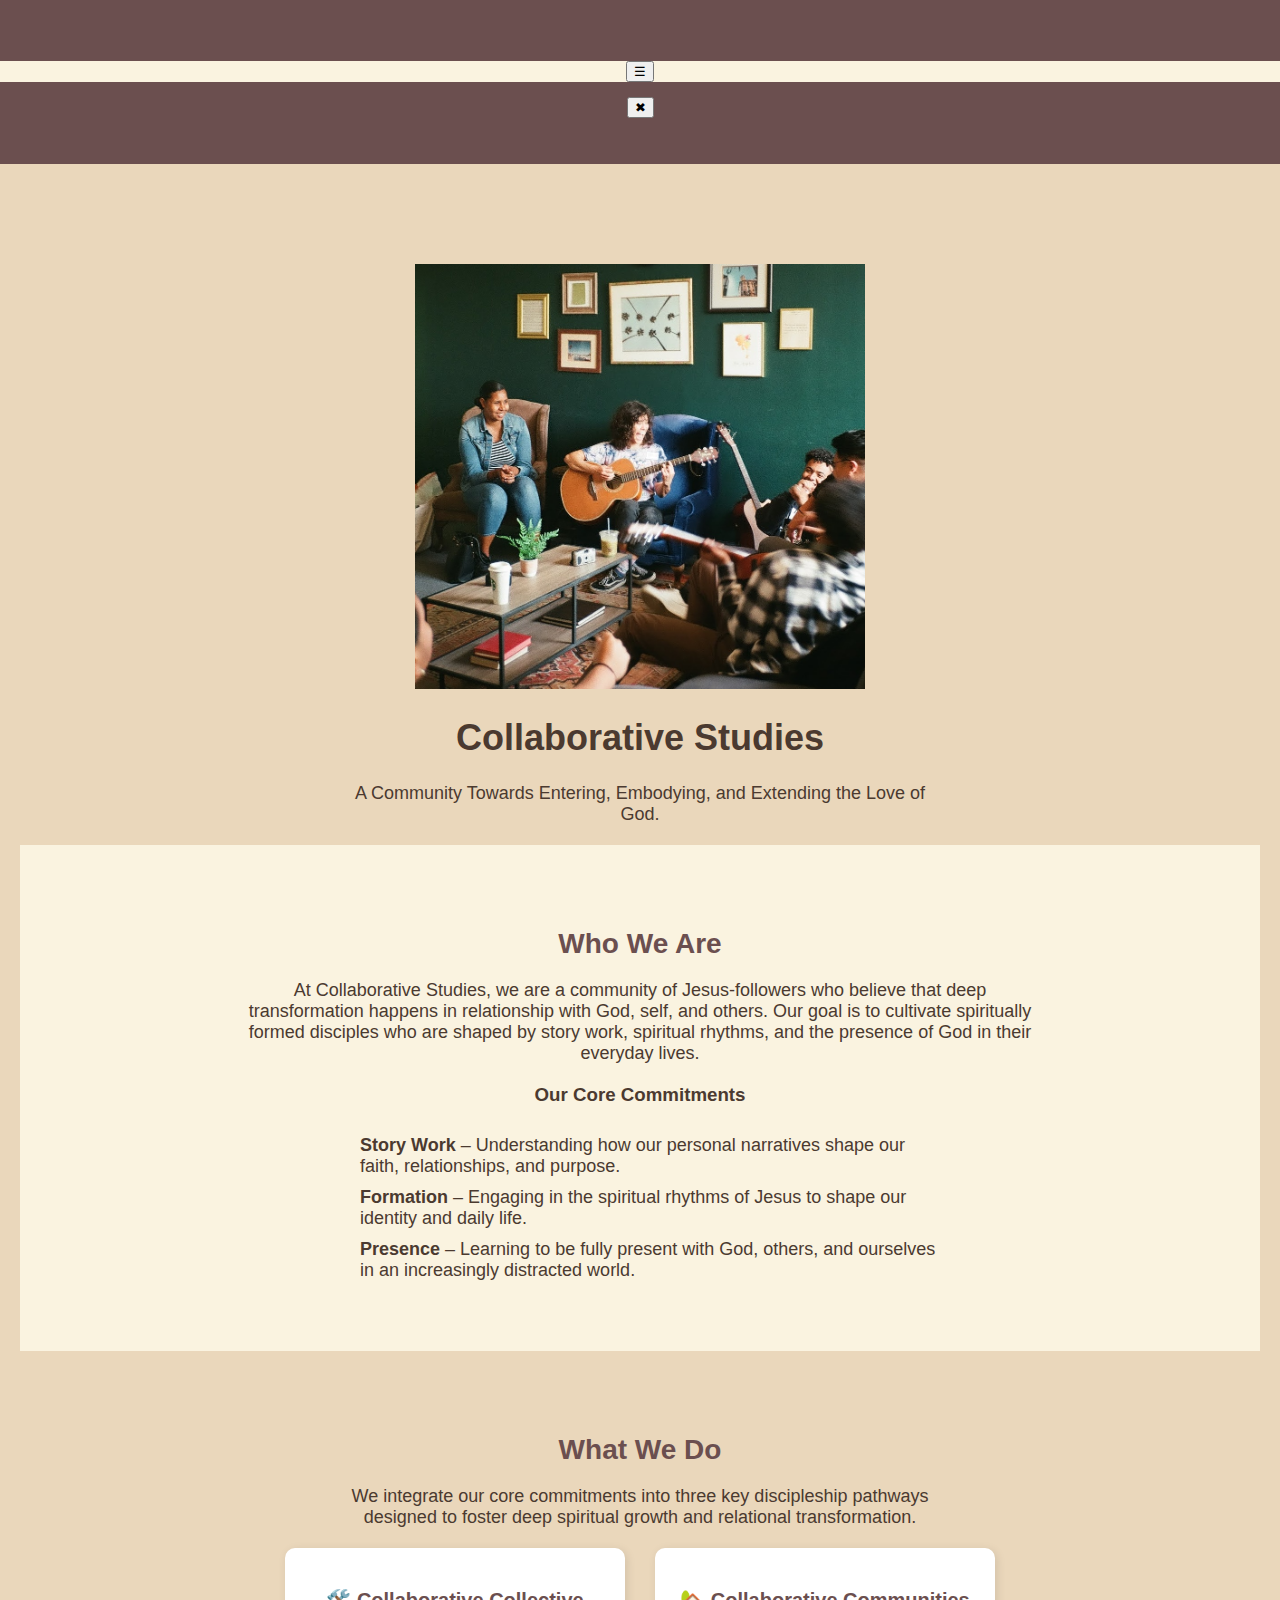
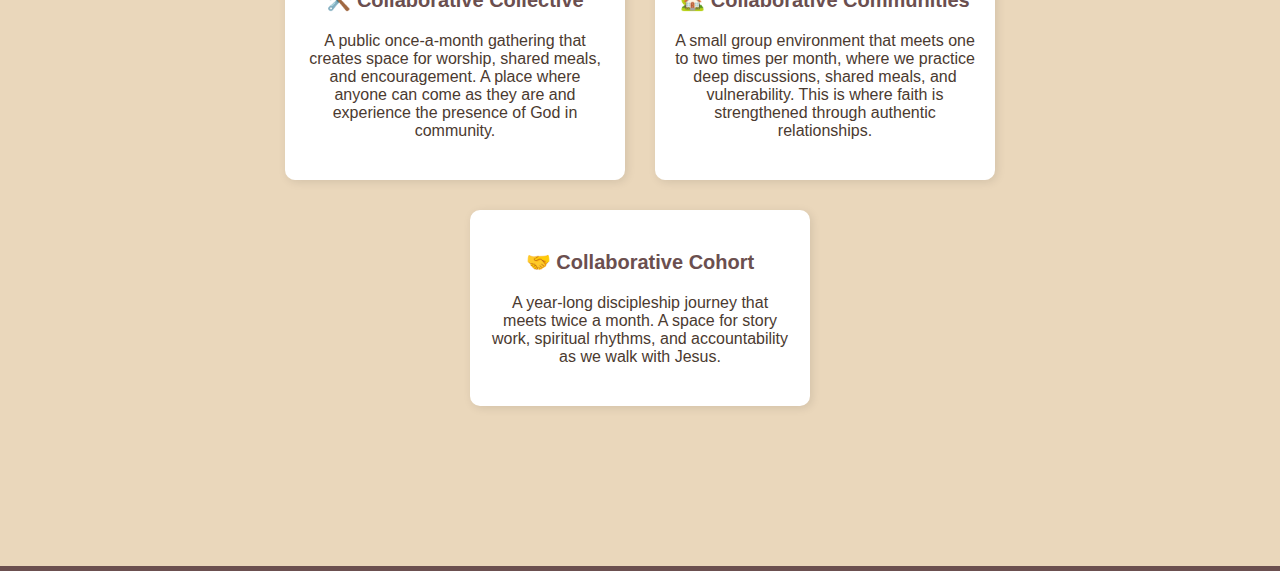
==== commit facc41dc: "Update index.html" ====
--- a/index.html
+++ b/index.html
@@ -8,18 +8,18 @@
 </head>
 <script src="script.js"></script>
 <body>
+<header>
+  <nav>
+    <ul>
+      <li><a href="index.html">Home</a></li>
+      <li><a href="about.html">About Us</a></li>
+      <li><a href="cohort.html">Collaborative Cohort</a></li>
+      <li><a href="get-involved.html">Get Involved</a></li>
+      <li><a href="gallery.html">Gallery</a></li>
+      <li><a href="contact.html">Contact</a></li>
+    </ul>
+  </nav>
 </header>
-    <nav>
-        <ul>
-            <li><a href="index.html">Home</a></li>
-            <li><a href="about.html">About Us</a></li>
-            <li><a href="cohort.html">Collaborative Cohort</a></li>
-            <li><a href="gallery.html">Gallery</a></li>
-            <li><a href="get-involved.html">Get Involved</a></li>
-            <li><a href="contact.html">Contact</a></li>
-        </ul>
-    </nav>
-<header>
     <!-- Mobile Sidebar Button -->
     <button class="menu-toggle" onclick="openSidebar()">☰</button>
 
--- a/styles.css
+++ b/styles.css
@@ -548,80 +548,44 @@
         max-width: 80%;
     }
 }
-/* Sidebar Navigation */
-#sidebar {
-    position: fixed;
-    top: 0;
-    left: -260px; /* Start hidden */
-    width: 250px;
-    height: 100%;
-    background: #6B4F4F; /* Warm brown */
-    transition: left 0.3s ease-in-out;
-    box-shadow: 2px 0 10px rgba(0, 0, 0, 0.2);
-    padding-top: 60px;
-    z-index: 1000; /* Ensures it appears on top */
-}
-
-/* Sidebar List */
-#sidebar ul {
+/* Mobile-Only Styles */
+@media (max-width: 768px) {
+    .menu-toggle {
+        display: block;
+    }
+
+    nav ul {
+        display: none; /* Hides normal nav on mobile */
+    }
+}
+/* Mobile-Friendly Navigation */
+nav ul {
     list-style: none;
     padding: 0;
     margin: 0;
-}
-
-#sidebar ul li {
-    padding: 15px;
-    text-align: center;
-}
-
-#sidebar ul li a {
-    color: #FAF3E0;
+    display: flex;
+    flex-wrap: wrap;
+    justify-content: center;
+}
+
+nav ul li {
+    margin: 5px 15px;
+}
+
+nav ul li a {
     text-decoration: none;
-    font-size: 18px;
-    display: block;
-}
-
-#sidebar ul li a:hover {
-    background: #523B3B;
-}
-
-/* Sidebar Close Button */
-.close-btn {
-    position: absolute;
-    top: 10px;
-    right: 15px;
-    font-size: 20px;
-    background: none;
-    border: none;
-    color: #FAF3E0;
-    cursor: pointer;
-}
-
-/* Menu Toggle Button */
-.menu-toggle {
-    position: fixed;
-    top: 15px;
-    left: 15px;
-    font-size: 24px;
-    background: none;
-    border: none;
-    color: #6B4F4F;
-    cursor: pointer;
-    z-index: 1100; /* Ensures button stays above content */
-}
-
-/* Show Sidebar When Active */
-.sidebar-active {
-    left: 0 !important;
-}
-
-/* Mobile-Only Styles */
-@media (max-width: 768px) {
-    .menu-toggle {
-        display: block;
-    }
-
+    color: #6B4F4F;
+    font-size: 18px;
+    padding: 8px 12px;
+}
+
+@media (max-width: 768px) {
     nav ul {
-        display: none; /* Hides normal nav on mobile */
-    }
-}
+        flex-direction: column;
+        text-align: center;
+    }
+
+    nav ul li {
+        margin: 10px 0;
+    }
+}
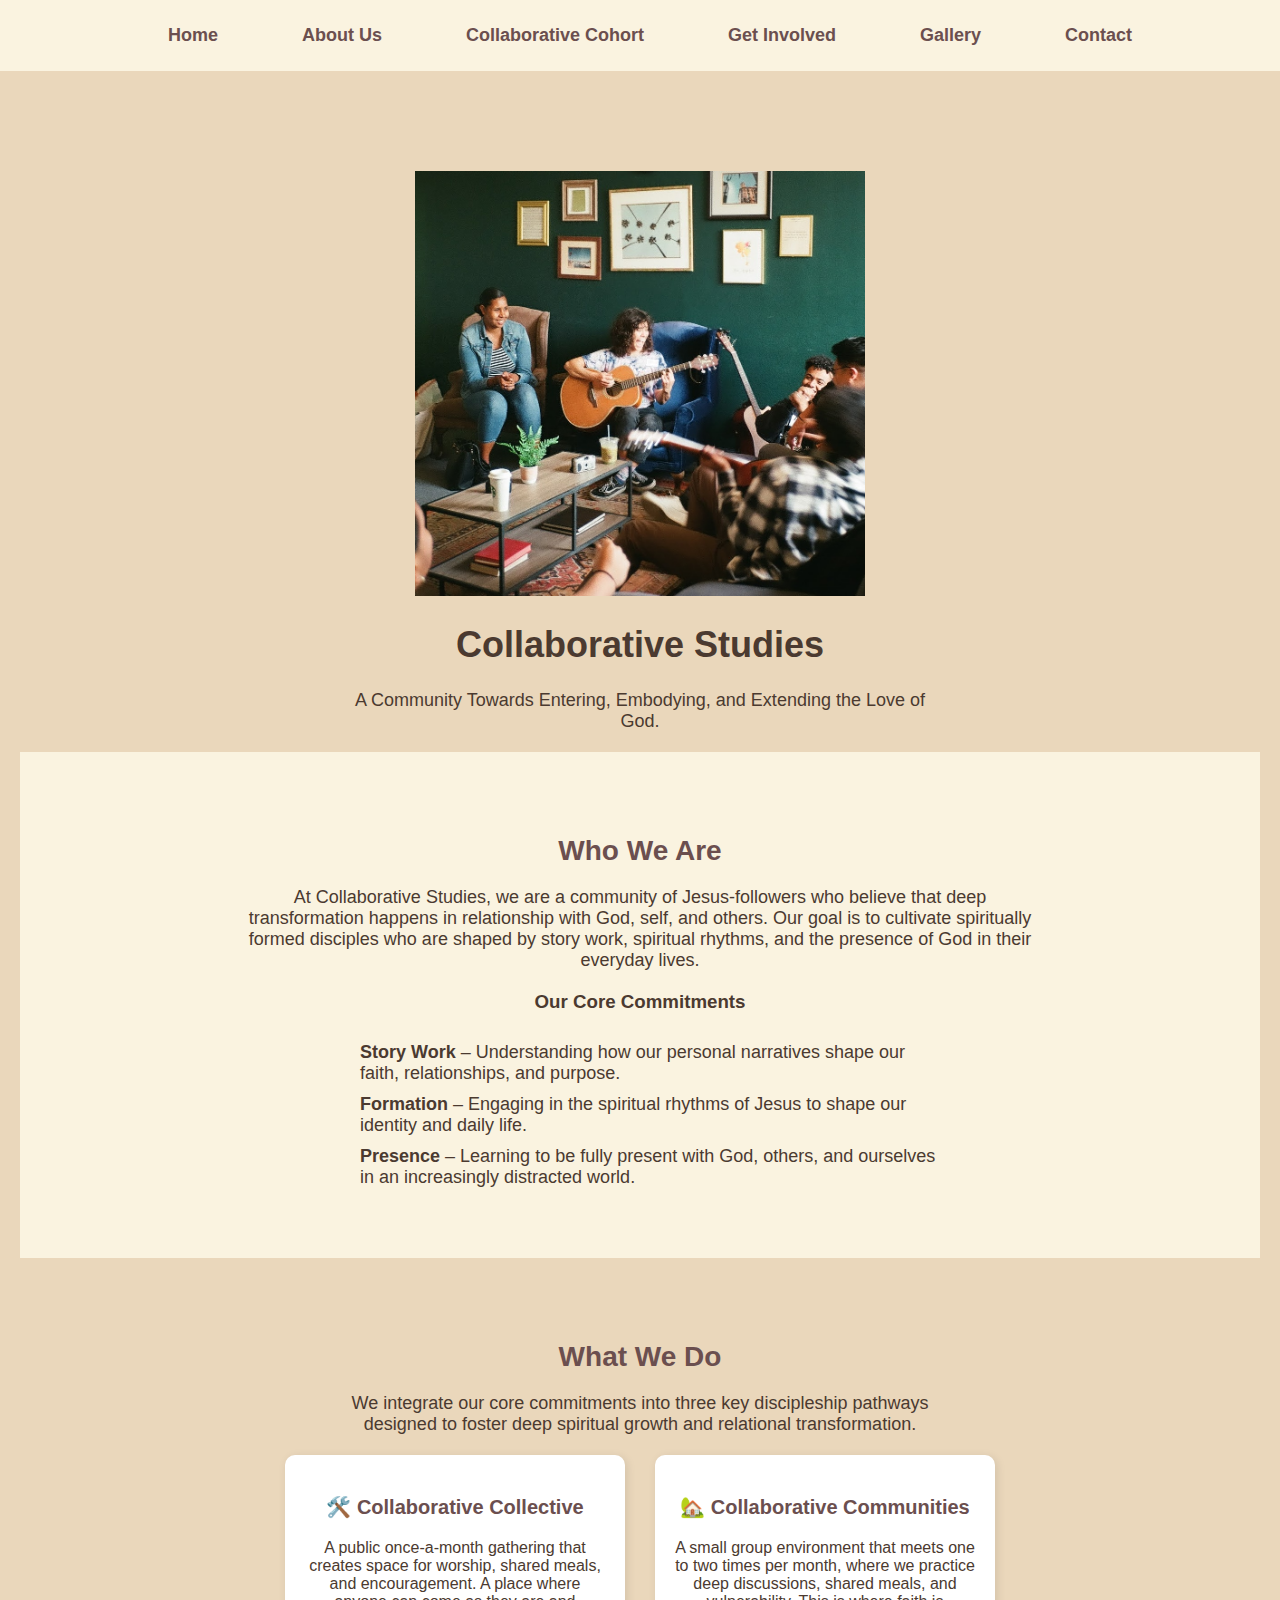
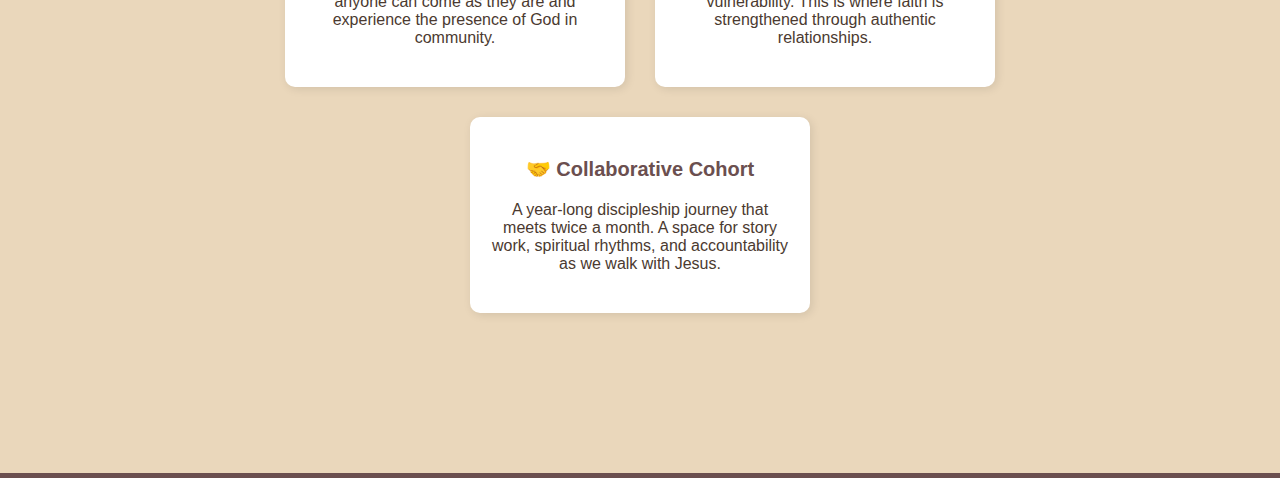
==== commit 3837aea1: "Update index.html" ====
--- a/index.html
+++ b/index.html
@@ -19,23 +19,6 @@
       <li><a href="contact.html">Contact</a></li>
     </ul>
   </nav>
-</header>
-    <!-- Mobile Sidebar Button -->
-    <button class="menu-toggle" onclick="openSidebar()">☰</button>
-
-    <!-- Sidebar Navigation -->
-    <nav id="sidebar">
-        <button class="close-btn" onclick="closeSidebar()">✖</button>
-        <ul>
-            <li><a href="index.html">Home</a></li>
-            <li><a href="about.html">About Us</a></li>
-            <li><a href="cohort.html">Collaborative Cohort</a></li>
-            <li><a href="get-involved.html">Get Involved</a></li>
-            <li><a href="gallery.html">Gallery</a></li>
-            <li><a href="contact.html">Contact</a></li>
-        </ul>
-    </nav>
-</header>
 <section class="hero">
     <img src="IMG_1927.jpg" alt="Collaborative Studies Group" width="450">
     <h1>Collaborative Studies</h1>
@@ -73,6 +56,5 @@
     </div>
 </section>
 </section>
-<script src="script.js"></script>
 </body>
 </html>
--- a/styles.css
+++ b/styles.css
@@ -548,44 +548,42 @@
         max-width: 80%;
     }
 }
-/* Mobile-Only Styles */
+/* Clean and centered navigation bar */
+nav {
+  background: #FAF3E0;
+  padding: 20px 0;
+  text-align: center;
+}
+
+nav ul {
+  list-style: none;
+  padding: 0;
+  margin: 0;
+  display: flex;
+  flex-wrap: wrap;
+  justify-content: center;
+  gap: 20px;
+}
+
+nav ul li a {
+  text-decoration: none;
+  color: #6B4F4F;
+  font-size: 18px;
+  padding: 8px 12px;
+  transition: color 0.2s ease-in-out;
+}
+
+nav ul li a:hover {
+  color: #A9746E;
+}
+
+/* Responsive behavior */
 @media (max-width: 768px) {
-    .menu-toggle {
-        display: block;
-    }
-
-    nav ul {
-        display: none; /* Hides normal nav on mobile */
-    }
-}
-/* Mobile-Friendly Navigation */
-nav ul {
-    list-style: none;
-    padding: 0;
-    margin: 0;
-    display: flex;
-    flex-wrap: wrap;
-    justify-content: center;
-}
-
-nav ul li {
-    margin: 5px 15px;
-}
-
-nav ul li a {
-    text-decoration: none;
-    color: #6B4F4F;
-    font-size: 18px;
-    padding: 8px 12px;
-}
-
-@media (max-width: 768px) {
-    nav ul {
-        flex-direction: column;
-        text-align: center;
-    }
-
-    nav ul li {
-        margin: 10px 0;
-    }
-}
+  nav ul {
+    flex-direction: column;
+  }
+
+  nav ul li {
+    margin: 10px 0;
+  }
+}
